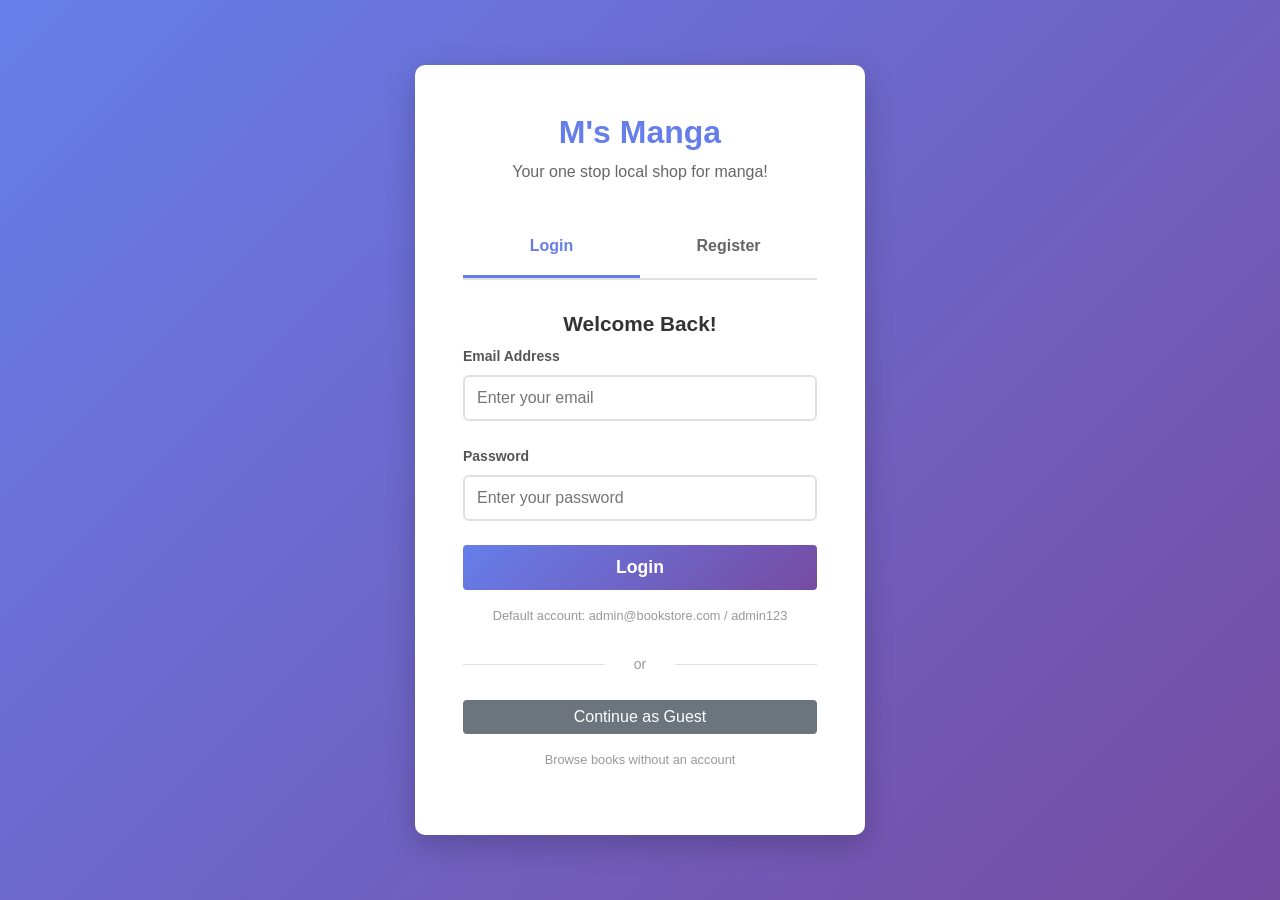
==== index.html @ 96b5845b "Add files via upload" ====
<!DOCTYPE html>
<html lang="en">
<head>
    <meta charset="UTF-8">
    <meta name="viewport" content="width=device-width, initial-scale=1.0">
    <title>M's Manga - Home</title>
    <link rel="stylesheet" href="styles.css">
</head>
<body>
    <!-- Navigation Bar -->
    <nav class="navbar">
        <div class="nav-brand">M's Manga</div>
        <ul class="nav-menu">
            <li><a href="index.html" class="nav-link active">Home</a></li>
            <li><a href="#about" class="nav-link">About Us</a></li>
            <li><a href="#contact" class="nav-link">Contact Us</a></li>
        </ul>
        <div class="nav-user">
            <div class="nav-user-details">
                <span class="nav-user-name" id="userName"></span>
                <span class="nav-user-email" id="userEmail"></span>
            </div>
            <button class="btn btn-danger" onclick="logout()">Logout</button>
        </div>
    </nav>

    <!-- Main Content -->
    <div class="container">
        <div class="header-section">
            <h1>Our Manga Collection</h1>
            <p class="header-subtitle" id="welcomeMessage"></p>
            <div id="guestNotice" class="guest-notice d-none">
                You're browsing as a guest. <a href="login.html">Create an account</a> to receive order confirmations!
            </div>
        </div>

        <div class="book-grid">
            <!-- Book 1 -->
            <div class="book-item">
                <div class="book-image">
                    <img src="https://via.placeholder.com/200x300/8B4513/FFFFFF?text=The+Great+Gatsby" alt="The Great Gatsby">
                </div>
                <div class="book-details">
                    <h2 class="book-title">The Great Gatsby</h2>
                    <p class="book-author">by F. Scott Fitzgerald</p>
                    <p class="book-description">F. Scott Fitzgerald's masterpiece of the Jazz Age. Set in the summer of 1922, the novel explores themes of decadence, idealism, and the American Dream through the mysterious Jay Gatsby.</p>
                    <div class="book-price">$12.99</div>
                    <button class="btn btn-success" onclick="window.location.href='pay.html'">Purchase</button>
                </div>
            </div>

            <!-- Book 2 -->
            <div class="book-item">
                <div class="book-image">
                    <img src="https://via.placeholder.com/200x300/4682B4/FFFFFF?text=1984" alt="1984">
                </div>
                <div class="book-details">
                    <h2 class="book-title">1984</h2>
                    <p class="book-author">by George Orwell</p>
                    <p class="book-description">George Orwell's dystopian novel set in a totalitarian society. Winston Smith struggles against the oppressive regime of Big Brother in this chilling vision of the future.</p>
                    <div class="book-price">$11.99</div>
                    <button class="btn btn-success" onclick="window.location.href='pay.html'">Purchase</button>
                </div>
            </div>

            <!-- Book 3 -->
            <div class="book-item">
                <div class="book-image">
                    <img src="https://via.placeholder.com/200x300/800020/FFFFFF?text=To+Kill+a+Mockingbird" alt="To Kill a Mockingbird">
                </div>
                <div class="book-details">
                    <h2 class="book-title">To Kill a Mockingbird</h2>
                    <p class="book-author">by Harper Lee</p>
                    <p class="book-description">Harper Lee's Pulitzer Prize-winning novel about racial injustice in the Deep South. Through the eyes of Scout Finch, we witness her father Atticus defend a black man wrongly accused.</p>
                    <div class="book-price">$14.99</div>
                    <button class="btn btn-success" onclick="window.location.href='pay.html'">Purchase</button>
                </div>
            </div>

            <!-- Book 4 -->
            <div class="book-item">
                <div class="book-image">
                    <img src="https://via.placeholder.com/200x300/2F4F4F/FFFFFF?text=Pride+and+Prejudice" alt="Pride and Prejudice">
                </div>
                <div class="book-details">
                    <h2 class="book-title">Pride and Prejudice</h2>
                    <p class="book-author">by Jane Austen</p>
                    <p class="book-description">Jane Austen's beloved novel of manners follows Elizabeth Bennet as she navigates issues of morality, education, and marriage in Georgian-era England.</p>
                    <div class="book-price">$9.99</div>
                    <button class="btn btn-success" onclick="window.location.href='pay.html'">Purchase</button>
                </div>
            </div>

            <!-- Book 5 -->
            <div class="book-item">
                <div class="book-image">
                    <img src="https://via.placeholder.com/200x300/CD853F/FFFFFF?text=The+Catcher+in+the+Rye" alt="The Catcher in the Rye">
                </div>
                <div class="book-details">
                    <h2 class="book-title">The Catcher in the Rye</h2>
                    <p class="book-author">by J.D. Salinger</p>
                    <p class="book-description">J.D. Salinger's classic coming-of-age story follows Holden Caulfield's experiences in New York City after being expelled from prep school.</p>
                    <div class="book-price">$10.99</div>
                    <button class="btn btn-success" onclick="window.location.href='pay.html'">Purchase</button>
                </div>
            </div>

            <!-- Book 6 -->
            <div class="book-item">
                <div class="book-image">
                    <img src="https://via.placeholder.com/200x300/556B2F/FFFFFF?text=One+Hundred+Years" alt="One Hundred Years of Solitude">
                </div>
                <div class="book-details">
                    <h2 class="book-title">One Hundred Years of Solitude</h2>
                    <p class="book-author">by Gabriel García Márquez</p>
                    <p class="book-description">Gabriel García Márquez's masterpiece of magical realism tells the multi-generational story of the Buendía family in the fictional town of Macondo.</p>
                    <div class="book-price">$13.99</div>
                    <button class="btn btn-success" onclick="window.location.href='pay.html'">Purchase</button>
                </div>
            </div>
        </div>
    </div>

    <script>
        // Check if user is authenticated
        const currentUser = JSON.parse(localStorage.getItem('currentUser'));
        
        if (!currentUser) {
            window.location.href = 'login.html';
        } else {
            const userNameElement = document.getElementById('userName');
            const userEmailElement = document.getElementById('userEmail');
            const welcomeMessage = document.getElementById('welcomeMessage');
            const guestNotice = document.getElementById('guestNotice');
            
            if (currentUser.isLoggedIn) {
                userNameElement.textContent = currentUser.name;
                userEmailElement.textContent = currentUser.email;
                welcomeMessage.textContent = `Welcome back, ${currentUser.name}! Discover your next great read.`;
                guestNotice.classList.add('d-none');
            } else {
                userNameElement.textContent = 'Guest User';
                userEmailElement.textContent = '';
                welcomeMessage.textContent = 'Browse our collection and find your next favorite book.';
                guestNotice.classList.remove('d-none');
            }
        }
        
        function logout() {
            localStorage.removeItem('currentUser');
            window.location.href = 'login.html';
        }
    </script>
</body>
</html>
---- styles.css ----
/* M'S MANGA - MAIN STYLESHEET */

/* CSS Custom Properties (Variables) */
:root {
    /* Colours */
    --primary-color: #667eea;
    --primary-dark: #5a67d8;
    --secondary-color: #764ba2;
    --success-color: #28a745;
    --success-dark: #218838;
    --danger-color: #dc3545;
    --danger-dark: #c82333;
    --warning-color: #ffc107;
    --info-color: #007bff;
    --info-dark: #0056b3;
    --dark-color: #333;
    --light-color: #f4f4f4;
    --white-color: #ffffff;
    --gray-color: #666;
    --light-gray: #e0e0e0;
    --lighter-gray: #f8f9fa;
    
    /* Gradients */
    --primary-gradient: linear-gradient(135deg, var(--primary-color) 0%, var(--secondary-color) 100%);
    
    /* Spacing */
    --spacing-xs: 0.25rem;
    --spacing-sm: 0.5rem;
    --spacing-md: 1rem;
    --spacing-lg: 1.5rem;
    --spacing-xl: 2rem;
    --spacing-xxl: 3rem;
    
    /* Border Radius */
    --border-radius-sm: 4px;
    --border-radius-md: 6px;
    --border-radius-lg: 8px;
    --border-radius-xl: 10px;
    --border-radius-round: 50%;
    
    /* Shadows */
    --shadow-sm: 0 2px 5px rgba(0,0,0,0.1);
    --shadow-md: 0 2px 8px rgba(0,0,0,0.1);
    --shadow-lg: 0 5px 20px rgba(0,0,0,0.15);
    --shadow-xl: 0 10px 30px rgba(0,0,0,0.2);
    
    /* Transitions */
    --transition-fast: 0.2s;
    --transition-normal: 0.3s;
    --transition-slow: 0.5s;
    
    /* Font Sizes */
    --font-xs: 0.8rem;
    --font-sm: 0.875rem;
    --font-md: 1rem;
    --font-lg: 1.1rem;
    --font-xl: 1.3rem;
    --font-xxl: 2rem;
}

/* RESET & BASE STYLES */
* {
    margin: 0;
    padding: 0;
    box-sizing: border-box;
}

body {
    font-family: 'Arial', 'Helvetica', sans-serif;
    line-height: 1.6;
    background-color: var(--light-color);
    color: var(--dark-color);
}

a {
    text-decoration: none;
    color: inherit;
}

ul {
    list-style: none;
}

img {
    max-width: 100%;
    height: auto;
}

/* TYPOGRAPHY */
h1, h2, h3, h4, h5, h6 {
    color: var(--dark-color);
    margin-bottom: var(--spacing-sm);
    line-height: 1.2;
}

h1 {
    font-size: var(--font-xxl);
}

h2 {
    font-size: var(--font-xl);
}

p {
    margin-bottom: var(--spacing-md);
    color: var(--gray-color);
}

/* LAYOUT & CONTAINERS */
.container {
    max-width: 1200px;
    margin: 0 auto;
    padding: var(--spacing-xl);
}

.page-center {
    display: flex;
    justify-content: center;
    align-items: center;
    min-height: 100vh;
    padding: 20px;
}

/* NAVIGATION BAR */
.navbar {
    background-color: var(--dark-color);
    padding: var(--spacing-md) var(--spacing-xl);
    display: flex;
    justify-content: space-between;
    align-items: center;
    box-shadow: var(--shadow-sm);
}

.nav-brand {
    color: var(--white-color);
    font-size: var(--font-xl);
    font-weight: bold;
}

.nav-menu {
    display: flex;
    gap: var(--spacing-xl);
}

.nav-link {
    color: var(--white-color);
    font-size: var(--font-md);
    padding: var(--spacing-sm) var(--spacing-md);
    transition: background-color var(--transition-normal);
    border-radius: var(--border-radius-sm);
}

.nav-link:hover {
    background-color: #555;
}

.nav-link.active {
    background-color: var(--primary-color);
}

/* User Info in Nav */
.nav-user {
    color: var(--white-color);
    display: flex;
    align-items: center;
    gap: var(--spacing-md);
}

.nav-user-details {
    display: flex;
    flex-direction: column;
    align-items: flex-end;
}

.nav-user-name {
    font-weight: bold;
    font-size: var(--font-sm);
}

.nav-user-email {
    font-size: var(--font-xs);
    opacity: 0.8;
}

/* BUTTONS */
.btn {
    display: inline-block;
    padding: var(--spacing-sm) var(--spacing-md);
    border: none;
    border-radius: var(--border-radius-sm);
    font-size: var(--font-md);
    cursor: pointer;
    transition: all var(--transition-fast);
    text-align: center;
}

.btn:hover {
    transform: translateY(-2px);
}

.btn:active {
    transform: translateY(0);
}

.btn-primary {
    background: var(--primary-gradient);
    color: var(--white-color);
    font-weight: bold;
}

.btn-primary:hover {
    box-shadow: 0 5px 15px rgba(102, 126, 234, 0.4);
}

.btn-success {
    background-color: var(--success-color);
    color: var(--white-color);
    padding: 0.75rem 1.5rem;
}

.btn-success:hover {
    background-color: var(--success-dark);
}

.btn-danger {
    background-color: var(--danger-color);
    color: var(--white-color);
}

.btn-danger:hover {
    background-color: var(--danger-dark);
}

.btn-info {
    background-color: var(--info-color);
    color: var(--white-color);
}

.btn-info:hover {
    background-color: var(--info-dark);
}

.btn-gray {
    background-color: #6c757d;
    color: var(--white-color);
}

.btn-gray:hover {
    background-color: #5a6268;
}

.btn-block {
    display: block;
    width: 100%;
}

.btn-lg {
    padding: 0.75rem 2rem;
    font-size: var(--font-lg);
}

/* FORMS */
.form-group {
    margin-bottom: var(--spacing-lg);
}

.form-label {
    display: block;
    margin-bottom: var(--spacing-sm);
    color: #555;
    font-weight: 600;
    font-size: var(--font-sm);
}

.form-control {
    width: 100%;
    padding: 0.75rem;
    border: 2px solid var(--light-gray);
    border-radius: var(--border-radius-md);
    font-size: var(--font-md);
    transition: border-color var(--transition-normal);
}

.form-control:focus {
    outline: none;
    border-color: var(--primary-color);
}

.form-select {
    width: 100%;
    padding: 0.75rem;
    border: 2px solid var(--light-gray);
    border-radius: var(--border-radius-md);
    font-size: var(--font-md);
    background-color: var(--white-color);
    cursor: pointer;
}

.form-select:focus {
    outline: none;
    border-color: var(--primary-color);
}

.form-row {
    display: flex;
    gap: var(--spacing-md);
}

.form-col {
    flex: 1;
}

.form-error {
    color: var(--danger-color);
    font-size: var(--font-sm);
    margin-top: var(--spacing-xs);
    display: none;
}

.form-help {
    font-size: var(--font-xs);
    color: var(--gray-color);
    margin-top: var(--spacing-xs);
}

/* CARDS */
.card {
    background-color: var(--white-color);
    border-radius: var(--border-radius-lg);
    box-shadow: var(--shadow-md);
    overflow: hidden;
}

.card-body {
    padding: var(--spacing-lg);
}

.card-header {
    padding: var(--spacing-md) var(--spacing-lg);
    background-color: var(--lighter-gray);
    border-bottom: 1px solid var(--light-gray);
}

.card-footer {
    padding: var(--spacing-md) var(--spacing-lg);
    background-color: var(--lighter-gray);
    border-top: 1px solid var(--light-gray);
}

/* MANGA GRID */
.book-grid {
    display: grid;
    grid-template-columns: repeat(2, 1fr);
    gap: var(--spacing-xl);
}

.book-item {
    background-color: var(--white-color);
    border-radius: var(--border-radius-lg);
    box-shadow: var(--shadow-md);
    display: flex;
    padding: var(--spacing-lg);
    gap: var(--spacing-lg);
    transition: transform var(--transition-normal), box-shadow var(--transition-normal);
}

.book-item:hover {
    transform: translateY(-5px);
    box-shadow: var(--shadow-lg);
}

.book-image {
    flex: 0 0 200px;
}

.book-image img {
    width: 100%;
    height: auto;
    border-radius: var(--border-radius-sm);
}

.book-details {
    flex: 1;
    display: flex;
    flex-direction: column;
}

.book-title {
    color: var(--dark-color);
    margin-bottom: var(--spacing-xs);
    font-size: var(--font-xl);
}

.book-author {
    color: #888;
    font-style: italic;
    margin-bottom: var(--spacing-sm);
}

.book-description {
    color: var(--gray-color);
    margin-bottom: var(--spacing-md);
    flex-grow: 1;
    line-height: 1.5;
}

.book-price {
    font-size: 1.2rem;
    font-weight: bold;
    color: var(--success-color);
    margin-bottom: var(--spacing-md);
}

/* AUTHENTICATION PAGE */
.auth-container {
    background-color: var(--white-color);
    border-radius: var(--border-radius-xl);
    box-shadow: var(--shadow-xl);
    padding: var(--spacing-xxl);
    width: 100%;
    max-width: 450px;
}

.auth-logo {
    text-align: center;
    margin-bottom: var(--spacing-xl);
}

.auth-logo h1 {
    color: var(--primary-color);
    font-size: var(--font-xxl);
    margin-bottom: var(--spacing-sm);
}

.auth-logo p {
    color: var(--gray-color);
}

.auth-tabs {
    display: flex;
    margin-bottom: var(--spacing-xl);
    border-bottom: 2px solid var(--light-gray);
}

.auth-tab {
    flex: 1;
    padding: var(--spacing-md);
    text-align: center;
    cursor: pointer;
    font-weight: bold;
    color: var(--gray-color);
    transition: all var(--transition-normal);
    border-bottom: 3px solid transparent;
}

.auth-tab:hover {
    color: var(--primary-color);
}

.auth-tab.active {
    color: var(--primary-color);
    border-bottom-color: var(--primary-color);
}

.auth-form {
    display: none;
}

.auth-form.active {
    display: block;
    animation: fadeIn 0.3s ease;
}

.auth-divider {
    text-align: center;
    margin: var(--spacing-lg) 0;
    position: relative;
}

.auth-divider::before,
.auth-divider::after {
    content: '';
    position: absolute;
    top: 50%;
    width: 40%;
    height: 1px;
    background-color: var(--light-gray);
}

.auth-divider::before {
    left: 0;
}

.auth-divider::after {
    right: 0;
}

.auth-divider span {
    background-color: var(--white-color);
    padding: 0 15px;
    color: #999;
    font-size: var(--font-sm);
}

.auth-info {
    font-size: var(--font-xs);
    color: #999;
    text-align: center;
    margin-top: var(--spacing-md);
}

/* PAYMENT PAGE */
.payment-container {
    background-color: var(--white-color);
    border-radius: var(--border-radius-lg);
    box-shadow: var(--shadow-lg);
    padding: var(--spacing-xl);
    width: 100%;
    max-width: 500px;
}

.payment-title {
    text-align: center;
    color: var(--dark-color);
    margin-bottom: var(--spacing-lg);
}

/* SUCCESS PAGE */
.success-container {
    background-color: var(--white-color);
    border-radius: var(--border-radius-xl);
    box-shadow: var(--shadow-xl);
    padding: var(--spacing-xxl);
    text-align: center;
    max-width: 500px;
    width: 100%;
}

.success-icon {
    width: 80px;
    height: 80px;
    background-color: var(--success-color);
    border-radius: var(--border-radius-round);
    display: flex;
    align-items: center;
    justify-content: center;
    margin: 0 auto var(--spacing-lg);
    animation: scaleIn 0.5s ease;
}

.success-icon::after {
    content: '✓';
    color: var(--white-color);
    font-size: 40px;
    font-weight: bold;
}

.success-message {
    color: var(--gray-color);
    font-size: var(--font-lg);
    margin-bottom: var(--spacing-md);
    line-height: 1.6;
}

/* Card Display */
.card-display {
    background-color: var(--lighter-gray);
    border-radius: var(--border-radius-lg);
    padding: var(--spacing-lg);
    margin: var(--spacing-lg) 0;
}

.card-number-display {
    font-size: 1.2rem;
    color: var(--dark-color);
    font-weight: bold;
    letter-spacing: 2px;
    margin-bottom: var(--spacing-md);
}

/* Email Confirmation Box */
.email-confirmation {
    background-color: #e7f3ff;
    border-left: 4px solid var(--info-color);
    padding: var(--spacing-md);
    margin-top: var(--spacing-md);
    border-radius: var(--border-radius-sm);
}

.email-icon {
    font-size: 1.5rem;
    margin-bottom: var(--spacing-sm);
}

.email-address {
    font-weight: bold;
    color: var(--info-color);
}

/* Transaction Details */
.transaction-details {
    text-align: left;
    background-color: var(--lighter-gray);
    border-radius: var(--border-radius-lg);
    padding: var(--spacing-md);
    margin: var(--spacing-md) 0;
}

.transaction-row {
    display: flex;
    justify-content: space-between;
    padding: var(--spacing-sm) 0;
    border-bottom: 1px solid var(--light-gray);
}

.transaction-row:last-child {
    border-bottom: none;
}

.transaction-label {
    color: var(--gray-color);
}

.transaction-value {
    font-weight: 600;
    color: var(--dark-color);
}

/* ALERTS & NOTIFICATIONS */
.alert {
    padding: var(--spacing-md);
    border-radius: var(--border-radius-md);
    margin-bottom: var(--spacing-md);
    display: none;
}

.alert-success {
    background-color: #d4edda;
    color: #155724;
    border: 1px solid #c3e6cb;
}

.alert-error {
    background-color: #f8d7da;
    color: #721c24;
    border: 1px solid #f5c6cb;
}

.alert-warning {
    background-color: #fff3cd;
    color: #856404;
    border: 1px solid #ffeeba;
}

.alert-info {
    background-color: #d1ecf1;
    color: #0c5460;
    border: 1px solid #bee5eb;
}

/* HEADER SECTIONS */
.header-section {
    text-align: center;
    margin-bottom: var(--spacing-xxl);
}

.header-section h1 {
    margin-bottom: var(--spacing-sm);
}

.header-subtitle {
    color: var(--gray-color);
    font-size: var(--font-lg);
}

/* Guest Notice */
.guest-notice {
    background-color: #fff3cd;
    color: #856404;
    padding: var(--spacing-md);
    border-radius: var(--border-radius-md);
    margin-top: var(--spacing-md);
    display: inline-block;
    border: 1px solid #ffeeba;
}

.guest-notice a {
    color: #856404;
    font-weight: bold;
    text-decoration: underline;
}

/* ANIMATIONS */
@keyframes fadeIn {
    from {
        opacity: 0;
        transform: translateY(10px);
    }
    to {
        opacity: 1;
        transform: translateY(0);
    }
}

@keyframes scaleIn {
    from {
        transform: scale(0);
    }
    to {
        transform: scale(1);
    }
}

@keyframes slideIn {
    from {
        transform: translateX(-100%);
    }
    to {
        transform: translateX(0);
    }
}

/* ===========================================
   UTILITY CLASSES
   =========================================== */
.text-center {
    text-align: center;
}

.text-left {
    text-align: left;
}

.text-right {
    text-align: right;
}

.text-success {
    color: var(--success-color);
}

.text-danger {
    color: var(--danger-color);
}

.text-info {
    color: var(--info-color);
}

.text-warning {
    color: var(--warning-color);
}

.mt-1 { margin-top: var(--spacing-sm); }
.mt-2 { margin-top: var(--spacing-md); }
.mt-3 { margin-top: var(--spacing-lg); }
.mt-4 { margin-top: var(--spacing-xl); }

.mb-1 { margin-bottom: var(--spacing-sm); }
.mb-2 { margin-bottom: var(--spacing-md); }
.mb-3 { margin-bottom: var(--spacing-lg); }
.mb-4 { margin-bottom: var(--spacing-xl); }

.p-1 { padding: var(--spacing-sm); }
.p-2 { padding: var(--spacing-md); }
.p-3 { padding: var(--spacing-lg); }
.p-4 { padding: var(--spacing-xl); }

.d-none { display: none; }
.d-block { display: block; }
.d-flex { display: flex; }
.d-grid { display: grid; }

.flex-center {
    display: flex;
    justify-content: center;
    align-items: center;
}

/* RESPONSIVE DESIGN */
@media (max-width: 768px) {
    .book-grid {
        grid-template-columns: 1fr;
    }

    .book-item {
        flex-direction: column;
    }

    .book-image {
        flex: 0 0 auto;
        max-width: 250px;
        margin: 0 auto;
    }

    .navbar {
        flex-direction: column;
        gap: var(--spacing-md);
        padding: var(--spacing-md);
    }

    .nav-menu {
        flex-direction: column;
        align-items: center;
        gap: var(--spacing-sm);
    }

    .nav-user {
        flex-direction: column;
        align-items: center;
    }

    .nav-user-details {
        align-items: center;
    }

    .form-row {
        flex-direction: column;
    }

    .container {
        padding: var(--spacing-md);
    }

    .auth-container,
    .payment-container,
    .success-container {
        margin: var(--spacing-md);
        padding: var(--spacing-lg);
    }
}

@media (max-width: 480px) {
    :root {
        --font-xxl: 1.5rem;
        --font-xl: 1.1rem;
    }

    .book-image {
        max-width: 200px;
    }

    .btn-lg {
        padding: 0.75rem 1rem;
    }
}
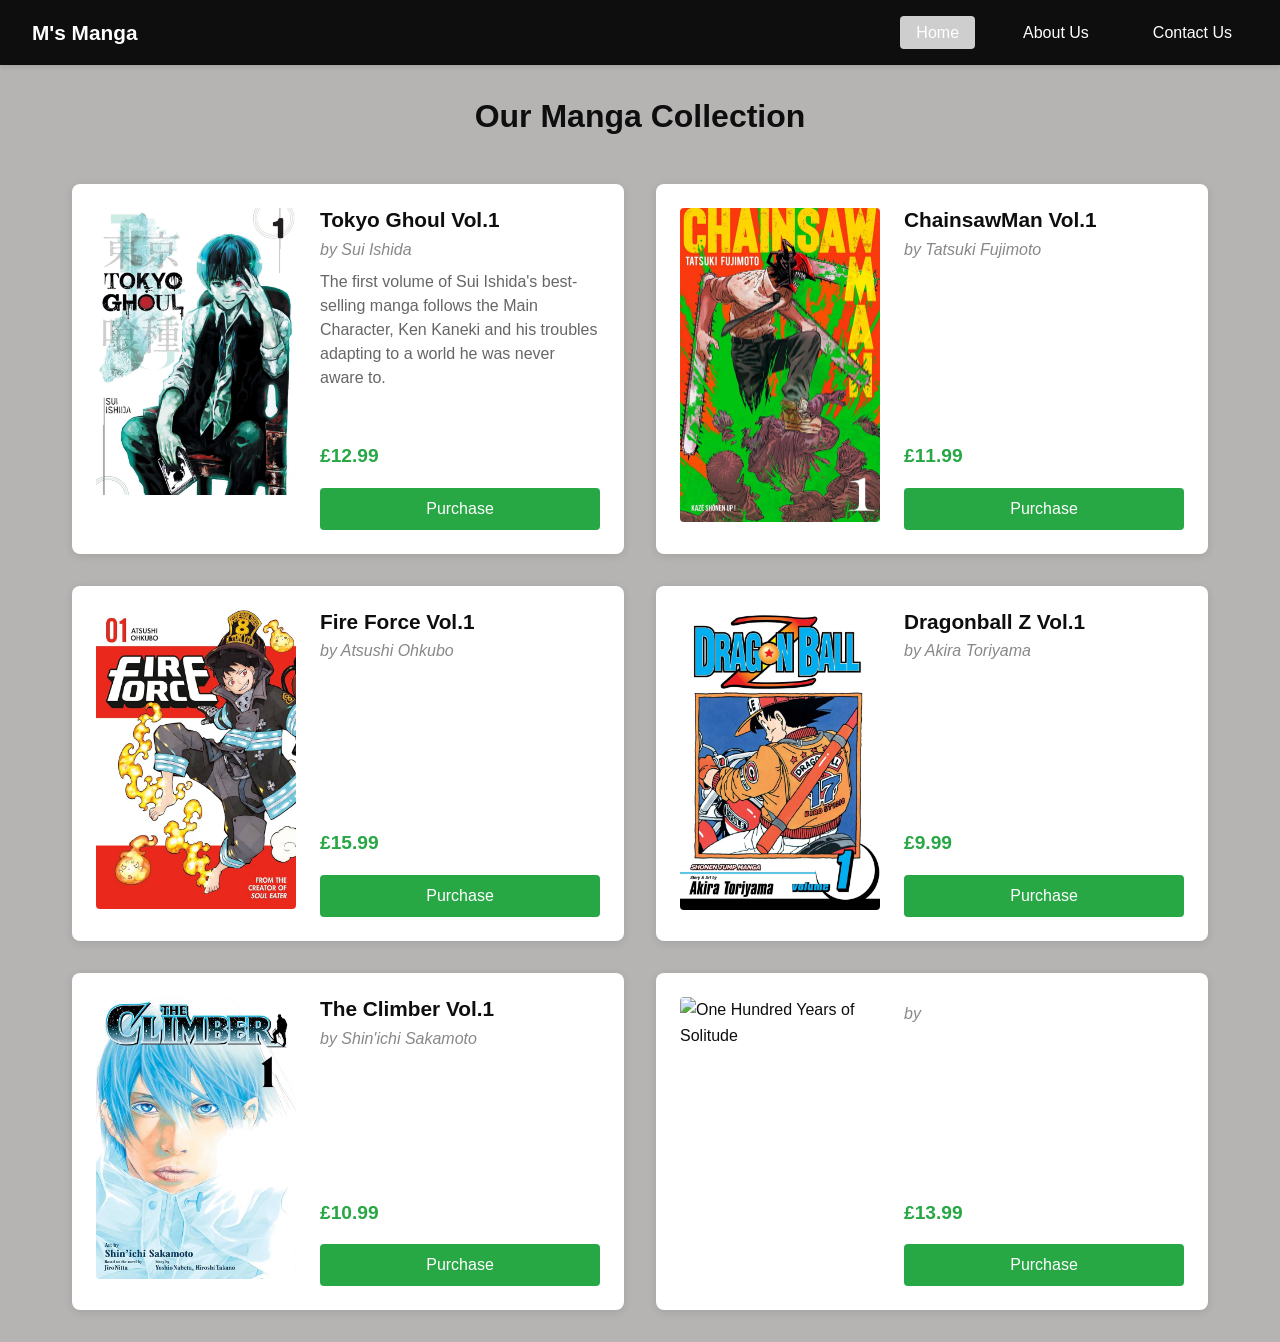
==== commit 0fa756a2: "Add files via upload" ====
--- a/index.html
+++ b/index.html
@@ -12,39 +12,28 @@
         <div class="nav-brand">M's Manga</div>
         <ul class="nav-menu">
             <li><a href="index.html" class="nav-link active">Home</a></li>
-            <li><a href="#about" class="nav-link">About Us</a></li>
-            <li><a href="#contact" class="nav-link">Contact Us</a></li>
+            <li><a href="about.html" class="nav-link">About Us</a></li>
+            <li><a href="contact.html" class="nav-link">Contact Us</a></li>
         </ul>
-        <div class="nav-user">
-            <div class="nav-user-details">
-                <span class="nav-user-name" id="userName"></span>
-                <span class="nav-user-email" id="userEmail"></span>
-            </div>
-            <button class="btn btn-danger" onclick="logout()">Logout</button>
-        </div>
     </nav>
 
     <!-- Main Content -->
     <div class="container">
         <div class="header-section">
             <h1>Our Manga Collection</h1>
-            <p class="header-subtitle" id="welcomeMessage"></p>
-            <div id="guestNotice" class="guest-notice d-none">
-                You're browsing as a guest. <a href="login.html">Create an account</a> to receive order confirmations!
-            </div>
         </div>
 
         <div class="book-grid">
             <!-- Book 1 -->
             <div class="book-item">
                 <div class="book-image">
-                    <img src="https://via.placeholder.com/200x300/8B4513/FFFFFF?text=The+Great+Gatsby" alt="The Great Gatsby">
+                    <img src="tokyoghoulvolone.jpg" alt="Tokyo Ghoul Vol.1">
                 </div>
                 <div class="book-details">
-                    <h2 class="book-title">The Great Gatsby</h2>
-                    <p class="book-author">by F. Scott Fitzgerald</p>
-                    <p class="book-description">F. Scott Fitzgerald's masterpiece of the Jazz Age. Set in the summer of 1922, the novel explores themes of decadence, idealism, and the American Dream through the mysterious Jay Gatsby.</p>
-                    <div class="book-price">$12.99</div>
+                    <h2 class="book-title">Tokyo Ghoul Vol.1</h2>
+                    <p class="book-author">by Sui Ishida</p>
+                    <p class="book-description">The first volume of Sui Ishida's best-selling manga follows the Main Character, Ken Kaneki and his troubles adapting to a world he was never aware to.</p>
+                    <div class="book-price">£12.99</div>
                     <button class="btn btn-success" onclick="window.location.href='pay.html'">Purchase</button>
                 </div>
             </div>
@@ -52,13 +41,13 @@
             <!-- Book 2 -->
             <div class="book-item">
                 <div class="book-image">
-                    <img src="https://via.placeholder.com/200x300/4682B4/FFFFFF?text=1984" alt="1984">
+                    <img src="chainsawmanvolone.jpg" alt="ChainsawMan Vol.1">
                 </div>
                 <div class="book-details">
-                    <h2 class="book-title">1984</h2>
-                    <p class="book-author">by George Orwell</p>
-                    <p class="book-description">George Orwell's dystopian novel set in a totalitarian society. Winston Smith struggles against the oppressive regime of Big Brother in this chilling vision of the future.</p>
-                    <div class="book-price">$11.99</div>
+                    <h2 class="book-title">ChainsawMan Vol.1</h2>
+                    <p class="book-author">by Tatsuki Fujimoto</p>
+                    <p class="book-description"></p>
+                    <div class="book-price">£11.99</div>
                     <button class="btn btn-success" onclick="window.location.href='pay.html'">Purchase</button>
                 </div>
             </div>
@@ -66,13 +55,13 @@
             <!-- Book 3 -->
             <div class="book-item">
                 <div class="book-image">
-                    <img src="https://via.placeholder.com/200x300/800020/FFFFFF?text=To+Kill+a+Mockingbird" alt="To Kill a Mockingbird">
+                    <img src="firceforcevolone.jpg" alt="Fire Force Vol.1">
                 </div>
                 <div class="book-details">
-                    <h2 class="book-title">To Kill a Mockingbird</h2>
-                    <p class="book-author">by Harper Lee</p>
-                    <p class="book-description">Harper Lee's Pulitzer Prize-winning novel about racial injustice in the Deep South. Through the eyes of Scout Finch, we witness her father Atticus defend a black man wrongly accused.</p>
-                    <div class="book-price">$14.99</div>
+                    <h2 class="book-title">Fire Force Vol.1</h2>
+                    <p class="book-author">by Atsushi Ohkubo</p>
+                    <p class="book-description"></p>
+                    <div class="book-price">£15.99</div>
                     <button class="btn btn-success" onclick="window.location.href='pay.html'">Purchase</button>
                 </div>
             </div>
@@ -80,13 +69,13 @@
             <!-- Book 4 -->
             <div class="book-item">
                 <div class="book-image">
-                    <img src="https://via.placeholder.com/200x300/2F4F4F/FFFFFF?text=Pride+and+Prejudice" alt="Pride and Prejudice">
+                    <img src="dbzvolone.jpg" alt="Dragonball Z Vol.1">
                 </div>
                 <div class="book-details">
-                    <h2 class="book-title">Pride and Prejudice</h2>
-                    <p class="book-author">by Jane Austen</p>
-                    <p class="book-description">Jane Austen's beloved novel of manners follows Elizabeth Bennet as she navigates issues of morality, education, and marriage in Georgian-era England.</p>
-                    <div class="book-price">$9.99</div>
+                    <h2 class="book-title">Dragonball Z Vol.1</h2>
+                    <p class="book-author">by Akira Toriyama</p>
+                    <p class="book-description"></p>
+                    <div class="book-price">£9.99</div>
                     <button class="btn btn-success" onclick="window.location.href='pay.html'">Purchase</button>
                 </div>
             </div>
@@ -94,13 +83,13 @@
             <!-- Book 5 -->
             <div class="book-item">
                 <div class="book-image">
-                    <img src="https://via.placeholder.com/200x300/CD853F/FFFFFF?text=The+Catcher+in+the+Rye" alt="The Catcher in the Rye">
+                    <img src="theclimbervolone.jpg" alt="The Climber Vol.1">
                 </div>
                 <div class="book-details">
-                    <h2 class="book-title">The Catcher in the Rye</h2>
-                    <p class="book-author">by J.D. Salinger</p>
-                    <p class="book-description">J.D. Salinger's classic coming-of-age story follows Holden Caulfield's experiences in New York City after being expelled from prep school.</p>
-                    <div class="book-price">$10.99</div>
+                    <h2 class="book-title">The Climber Vol.1</h2>
+                    <p class="book-author">by Shin'ichi Sakamoto</p>
+                    <p class="book-description"></p>
+                    <div class="book-price">£10.99</div>
                     <button class="btn btn-success" onclick="window.location.href='pay.html'">Purchase</button>
                 </div>
             </div>
@@ -108,48 +97,17 @@
             <!-- Book 6 -->
             <div class="book-item">
                 <div class="book-image">
-                    <img src="https://via.placeholder.com/200x300/556B2F/FFFFFF?text=One+Hundred+Years" alt="One Hundred Years of Solitude">
+                    <img src="" alt="One Hundred Years of Solitude">
                 </div>
                 <div class="book-details">
-                    <h2 class="book-title">One Hundred Years of Solitude</h2>
-                    <p class="book-author">by Gabriel García Márquez</p>
-                    <p class="book-description">Gabriel García Márquez's masterpiece of magical realism tells the multi-generational story of the Buendía family in the fictional town of Macondo.</p>
-                    <div class="book-price">$13.99</div>
+                    <h2 class="book-title"></h2>
+                    <p class="book-author">by </p>
+                    <p class="book-description"></p>
+                    <div class="book-price">£13.99</div>
                     <button class="btn btn-success" onclick="window.location.href='pay.html'">Purchase</button>
                 </div>
             </div>
         </div>
     </div>
-
-    <script>
-        // Check if user is authenticated
-        const currentUser = JSON.parse(localStorage.getItem('currentUser'));
-        
-        if (!currentUser) {
-            window.location.href = 'login.html';
-        } else {
-            const userNameElement = document.getElementById('userName');
-            const userEmailElement = document.getElementById('userEmail');
-            const welcomeMessage = document.getElementById('welcomeMessage');
-            const guestNotice = document.getElementById('guestNotice');
-            
-            if (currentUser.isLoggedIn) {
-                userNameElement.textContent = currentUser.name;
-                userEmailElement.textContent = currentUser.email;
-                welcomeMessage.textContent = `Welcome back, ${currentUser.name}! Discover your next great read.`;
-                guestNotice.classList.add('d-none');
-            } else {
-                userNameElement.textContent = 'Guest User';
-                userEmailElement.textContent = '';
-                welcomeMessage.textContent = 'Browse our collection and find your next favorite book.';
-                guestNotice.classList.remove('d-none');
-            }
-        }
-        
-        function logout() {
-            localStorage.removeItem('currentUser');
-            window.location.href = 'login.html';
-        }
-    </script>
 </body>
 </html>
--- a/styles.css
+++ b/styles.css
@@ -3,9 +3,9 @@
 /* CSS Custom Properties (Variables) */
 :root {
     /* Colours */
-    --primary-color: #667eea;
+    --primary-color: #cecece;
     --primary-dark: #5a67d8;
-    --secondary-color: #764ba2;
+    --secondary-color: #000000;
     --success-color: #28a745;
     --success-dark: #218838;
     --danger-color: #dc3545;
@@ -13,15 +13,12 @@
     --warning-color: #ffc107;
     --info-color: #007bff;
     --info-dark: #0056b3;
-    --dark-color: #333;
-    --light-color: #f4f4f4;
+    --dark-color: #0e0e0e;
+    --light-color: #b6b3b3;
     --white-color: #ffffff;
     --gray-color: #666;
     --light-gray: #e0e0e0;
     --lighter-gray: #f8f9fa;
-    
-    /* Gradients */
-    --primary-gradient: linear-gradient(135deg, var(--primary-color) 0%, var(--secondary-color) 100%);
     
     /* Spacing */
     --spacing-xs: 0.25rem;
@@ -58,7 +55,7 @@
     --font-xxl: 2rem;
 }
 
-/* RESET & BASE STYLES */
+/* BASE STYLES */
 * {
     margin: 0;
     padding: 0;
@@ -580,7 +577,7 @@
 
 /* Email Confirmation Box */
 .email-confirmation {
-    background-color: #e7f3ff;
+    background-color: #707172;
     border-left: 4px solid var(--info-color);
     padding: var(--spacing-md);
     margin-top: var(--spacing-md);
@@ -673,23 +670,6 @@
     font-size: var(--font-lg);
 }
 
-/* Guest Notice */
-.guest-notice {
-    background-color: #fff3cd;
-    color: #856404;
-    padding: var(--spacing-md);
-    border-radius: var(--border-radius-md);
-    margin-top: var(--spacing-md);
-    display: inline-block;
-    border: 1px solid #ffeeba;
-}
-
-.guest-notice a {
-    color: #856404;
-    font-weight: bold;
-    text-decoration: underline;
-}
-
 /* ANIMATIONS */
 @keyframes fadeIn {
     from {
